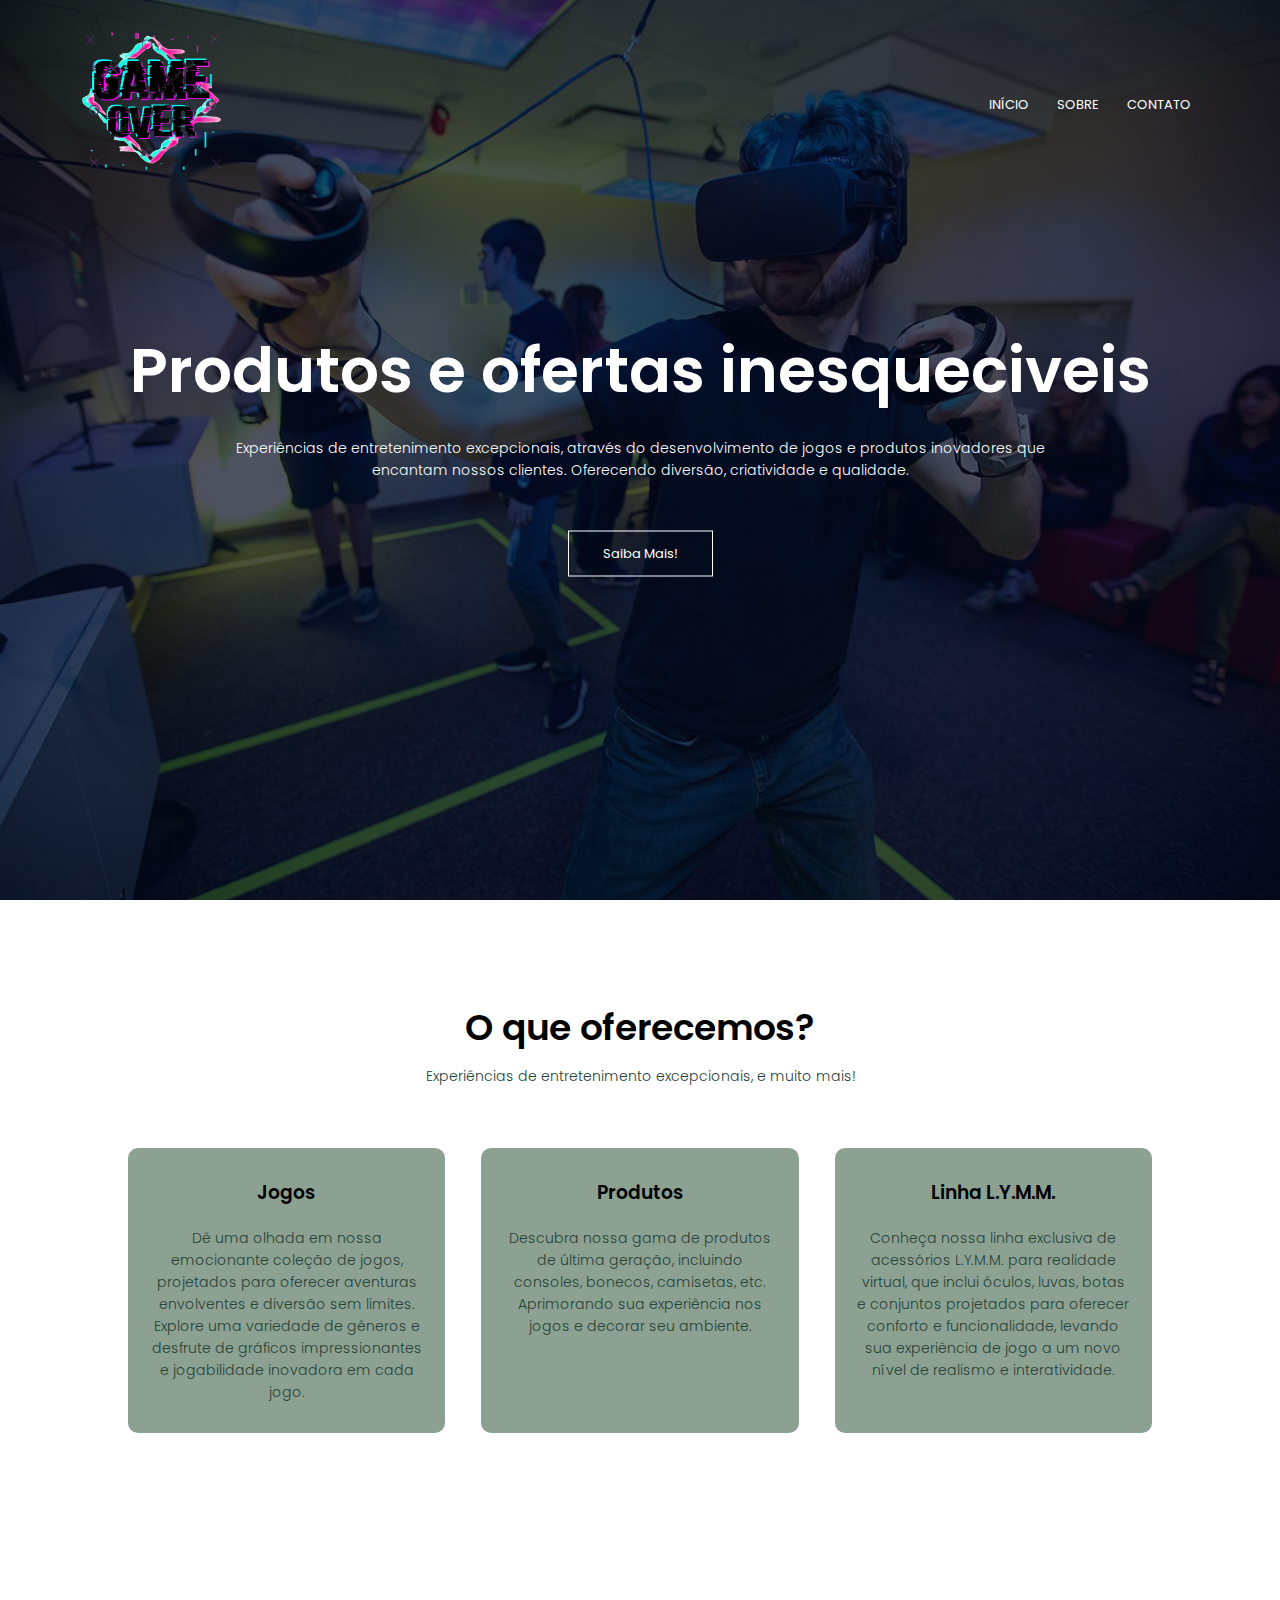
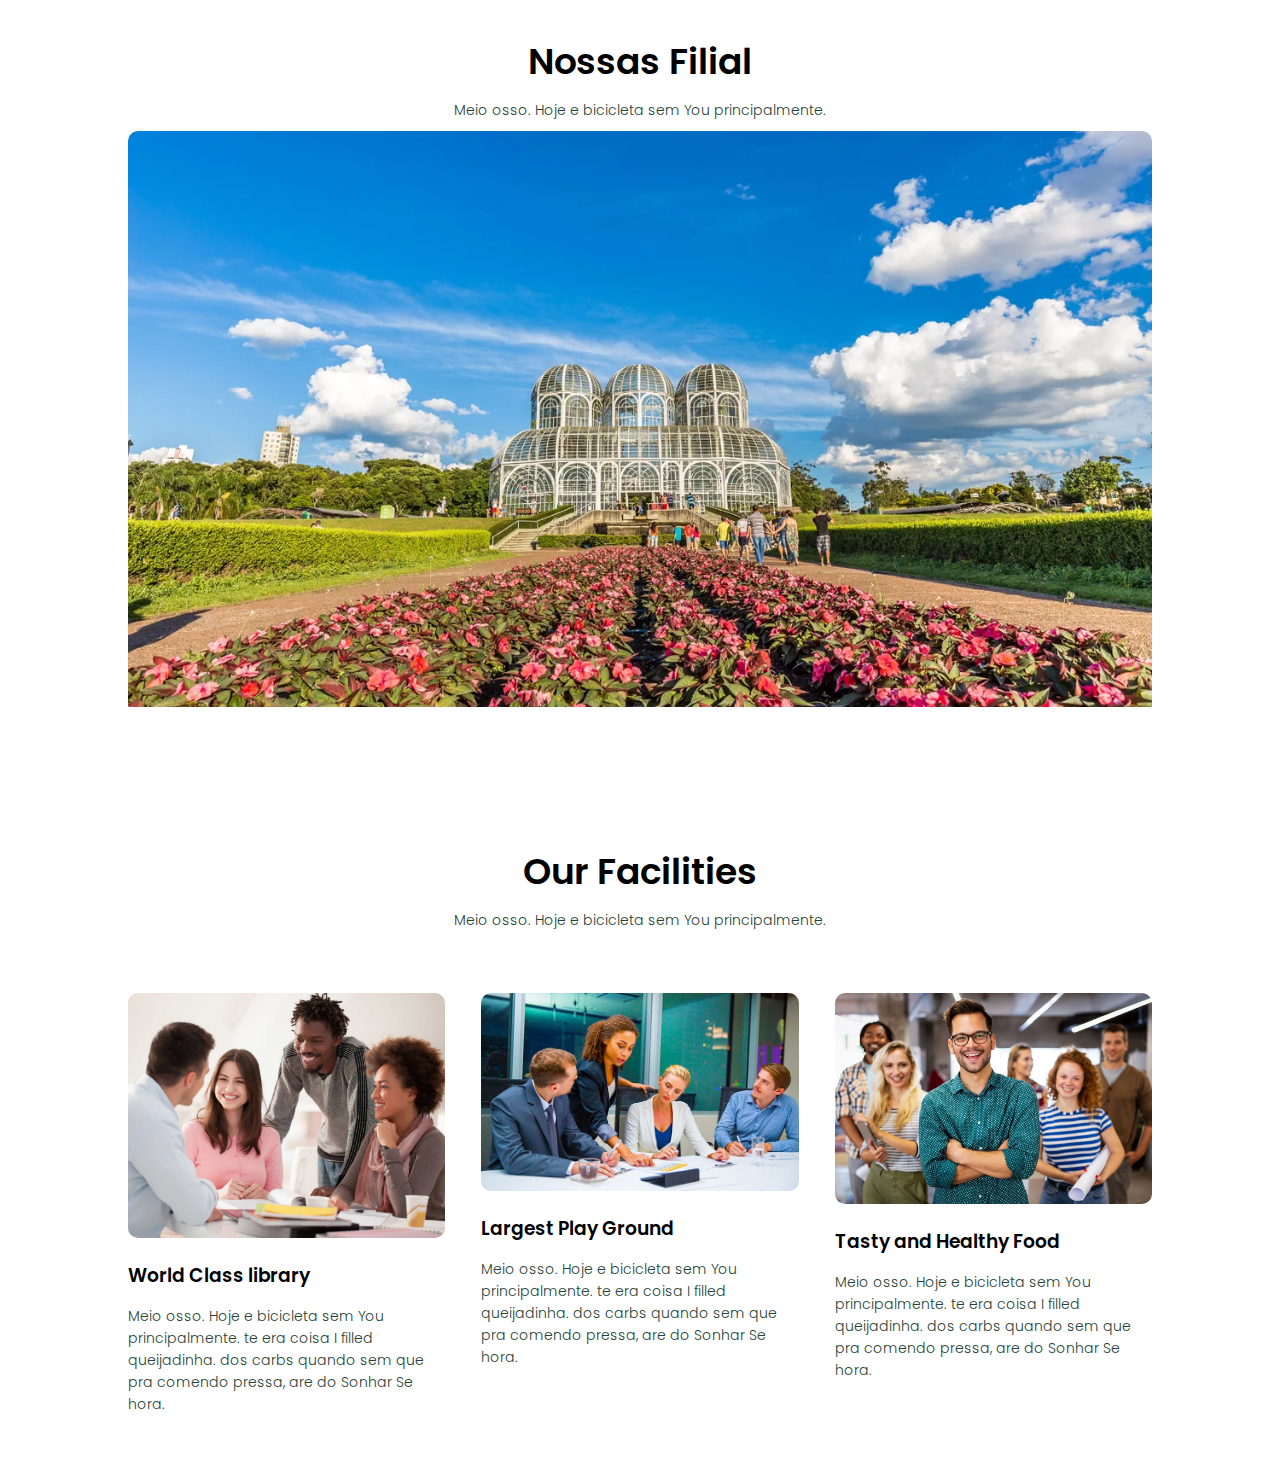
==== index.html @ 3bab407d "Update and rename Testeindex.html to index.html" ====
<!DOCTYPE html>
<html lang="pt-BR">
    <head>
        <meta charset="UTF-8">
        <meta name="viewport" content="with=device-width, initial-scale=1.0">
        <title>Loja GameOVER</title>
        <link rel="stylesheet" href="style.css">
        <link rel="preconnect" href="https://fonts.googleapis.com">
        <link rel="preconnect" href="https://fonts.gstatic.com" crossorigin>
        <link href="https://fonts.googleapis.com/css2?family=Poppins:wght@100;200;300;400;600;700&display=swap" rel="stylesheet">
    </head>
    <body>
        <section class="header">
            <nav>
                <a href="index.html"><img src="logo.png">
                <div class="nav-links">
                    <ul>
                        <li><a href="">INÍCIO</a></li>
                        <li><a href="">SOBRE</a></li>
                        <li><a href="">CONTATO</a></li>
                    </ul>
                </div>
            </nav>

            <div class="text-box">
                <h1>Produtos e ofertas inesqueciveis</h1>
                <p>Experiências de entretenimento excepcionais, através do desenvolvimento de jogos e produtos inovadores que 
                    <br>encantam nossos clientes. Oferecendo diversão, criatividade e qualidade. 
                </p>
                <a href="" class="hero-btn">Saiba Mais!</a>
             </div>

        </section>

        <!------ O QUE OFERECEMOS ------>

        <section class="course">
            <h1>O que oferecemos?</h1>
            <p>Experiências de entretenimento excepcionais, e muito mais!</p>

            <div class="row">
                <div class="course-col">
                    <h3>Jogos</h3>
                    <p>Dê uma olhada em nossa emocionante coleção de jogos, projetados para oferecer aventuras envolventes e diversão sem limites. Explore uma variedade de gêneros e desfrute de gráficos impressionantes e jogabilidade inovadora em cada jogo.
                    </p>
                </div>

                <div class="course-col">
                    <h3>Produtos</h3>
                    <p>Descubra nossa gama de produtos de última geração, incluindo consoles, bonecos, camisetas, etc. Aprimorando sua experiência nos jogos e decorar seu ambiente.
                    </p>
                </div>

                <div class="course-col">
                    <h3>Linha L.Y.M.M.</h3>
                    <p>Conheça nossa linha exclusiva de acessórios L.Y.M.M. para realidade virtual, que inclui óculos, luvas, botas e conjuntos projetados para oferecer conforto e funcionalidade, levando sua experiência de jogo a um novo nível de realismo e interatividade.
                    </p>
                </div>
            </div>
        </section>

        <!------ Filiais ------>

        <section class="campus">
            <h1>Nossas Filial</h1>
            <p>Meio osso. Hoje e bicicleta sem You principalmente.</p>

                <div class="campus-col">
                    <img src="curitiba.png">
                    <div class="layer">
                        <h3>Curitiba</h3>
                    </div>
                </div>

            </div>

        </section>

        <!------ Facilities ------>

        <section class="facilities">
            <h1>Our Facilities</h1>
            <p>Meio osso. Hoje e bicicleta sem You principalmente.</p>

        <div class="row">
            <div class="facilities-col">
                <img src="pessoas1.jpg">
                    <h3>World Class library</h3>
                    <p>Meio osso. Hoje e bicicleta sem You principalmente. te era coisa I filled queijadinha.
                        dos carbs quando sem que pra comendo pressa, are do Sonhar Se hora.
                    </p>
            </div>

            <div class="facilities-col">
                <img src="pessoas2.jpg">
                    <h3>Largest Play Ground</h3>
                    <p>Meio osso. Hoje e bicicleta sem You principalmente. te era coisa I filled queijadinha.
                        dos carbs quando sem que pra comendo pressa, are do Sonhar Se hora.
                    </p>
            </div>

            <div class="facilities-col">
                <img src="pessoas3.jpg">
                    <h3>Tasty and Healthy Food</h3>
                    <p>Meio osso. Hoje e bicicleta sem You principalmente. te era coisa I filled queijadinha.
                        dos carbs quando sem que pra comendo pressa, are do Sonhar Se hora.
                    </p>
            </div>
        </div>

        </section>


















    </body>
</html>
---- style.css ----
*{
    margin: 0;
    padding: 0;
    font-family: 'Poppins', sans-serif;
}

.header
{
    min-height: 100vh;
    width: 100%;
    background-image: linear-gradient(rgba(4,9,30,0.7),rgba(4,9,30,0.7)),url(background.png);
    background-position: center;
    background-size: cover;
    position: relative;
}

nav
{
    display: flex;
    padding: 2% 6%;
    justify-content: space-between;
    align-items: center;
}

nav img
{
    width: 150px;
}

.nav-links
{
    flex: 1;
    text-align: right;
}

.nav-links ul li
{
    list-style: none;
    display: inline-block;
    padding: 8px 12px;
    position: relative;
}

.nav-links ul li a
{
    color: #fff;
    text-decoration: none;
    font-size: 13px;
}

.nav-links ul li::after
{
    content: '';
    width: 0%;
    height: 2px;
    background: #244235;
    display: block;
    margin: auto;
    transition: 0.5s;
}

.nav-links ul li:hover::after
{
    width: 100%;
}

.text-box
{
    width: 90%;
    color:#fff;
    position: absolute;
    top: 50%;
    left: 50%;
    transform: translate(-50%,-50%);
    text-align: center;
}

.text-box h1
{
    font-size: 62px;
}

.text-box p
{
    margin: 10px 0 40px;
    font-size: 14px;
    color: #fff;
}

.hero-btn
{
    display: inline-block;
    text-decoration: none;
    color: #fff;
    border: 1px solid #fff;
    padding: 12px 34px;
    font-size: 13px;
    background: transparent;
    position: relative;
    cursor: pointer;
}

.hero-btn:hover
{
    border: 1px solid #244235;
    background: #244235;
    transition: 1s;
}

/*------ Course ------*/

.course
{
    width: 80%;
    margin: auto;
    text-align: center;
    padding: 100px;
}

h1
{
    font-size: 36px;
    font-weight: 600;
}

p
{
    color: #244235;
    font-size: 14px;
    font-weight: 300;
    line-height: 22px;
    padding: 10px;
}

.row
{
    margin-top: 5%;
    display: flex;
    justify-content: space-between;
}

.course-col
{
    flex-basis: 31%;
    background: #8da193;
    border-radius: 10px;
    margin-bottom: 5%;
    padding: 20px 12px;
    box-sizing: border-box;
    transition: 0.5s;
}

h3
{
    text-align: center;
    font-weight: 600;
    margin: 10px 0;
}

.course-col:hover
{
    box-shadow: 0 0 20px 0px rgba(0, 0, 0, 0.5);
}

/*------ campus ------*/

.campus
{
    width: 80%;
    margin: auto;
    text-align: center;
    padding-top: 50px;
}

.campus-col
{
    flex-basis: 32%;
    border-radius: 10px;
    margin-bottom: 30px;
    position: relative;
    overflow: hidden;
}

.campus-col img
{
    width: 100%;
}

.layer
{
    background: transparent;
    height: 100%;
    width: 100%;
    position: absolute;
    top: 0;
    left: 0;
    transition: 0.5s;
}

.layer:hover
{
    background: rgba(43, 77, 61, 0.7);;
}

.layer h3
{
    width: 100%;
    font-weight: 500;
    color: #fff;
    font-size: 26px;
    bottom: 0;
    left: 50%;
    transform: translateX(-50%);
    position: absolute;
    opacity: 0;
    transition: 0.5s;
}

.layer:hover h3
{
    bottom: 49%;
    opacity: 1;
}

/*------ facilities ------*/

.facilities
{
    width: 80%;
    margin: auto;
    text-align: center;
    padding-top: 100px;
}

.facilities-col
{
    flex-basis: 31%;
    border-radius: 10px;
    margin-bottom: 5%;
    text-align: left;
}

.facilities-col img
{
    width: 100%;
    border-radius: 10px;
}

.facilities-col p
{
    padding: 0;
}

.facilities-col h3
{
    margin-top: 16px;
    margin-bottom: 15px;
    text-align: left;
}
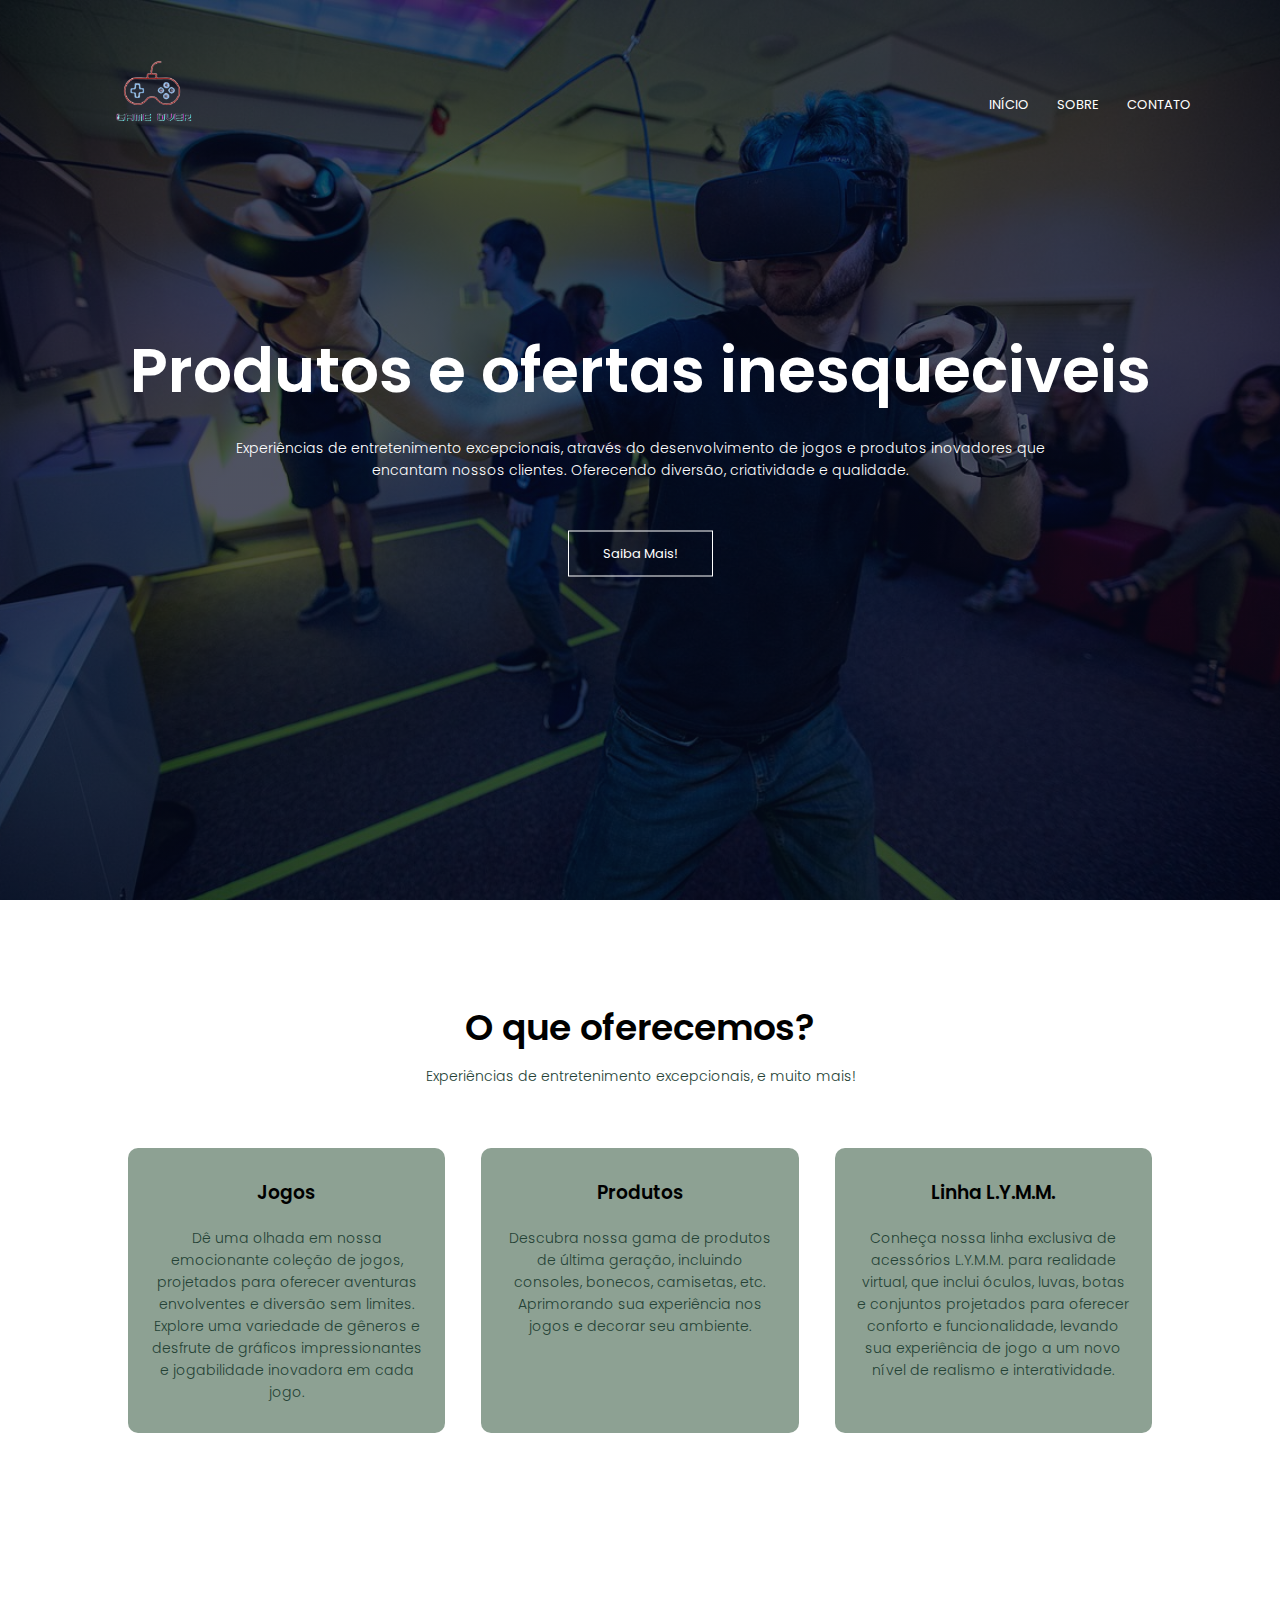
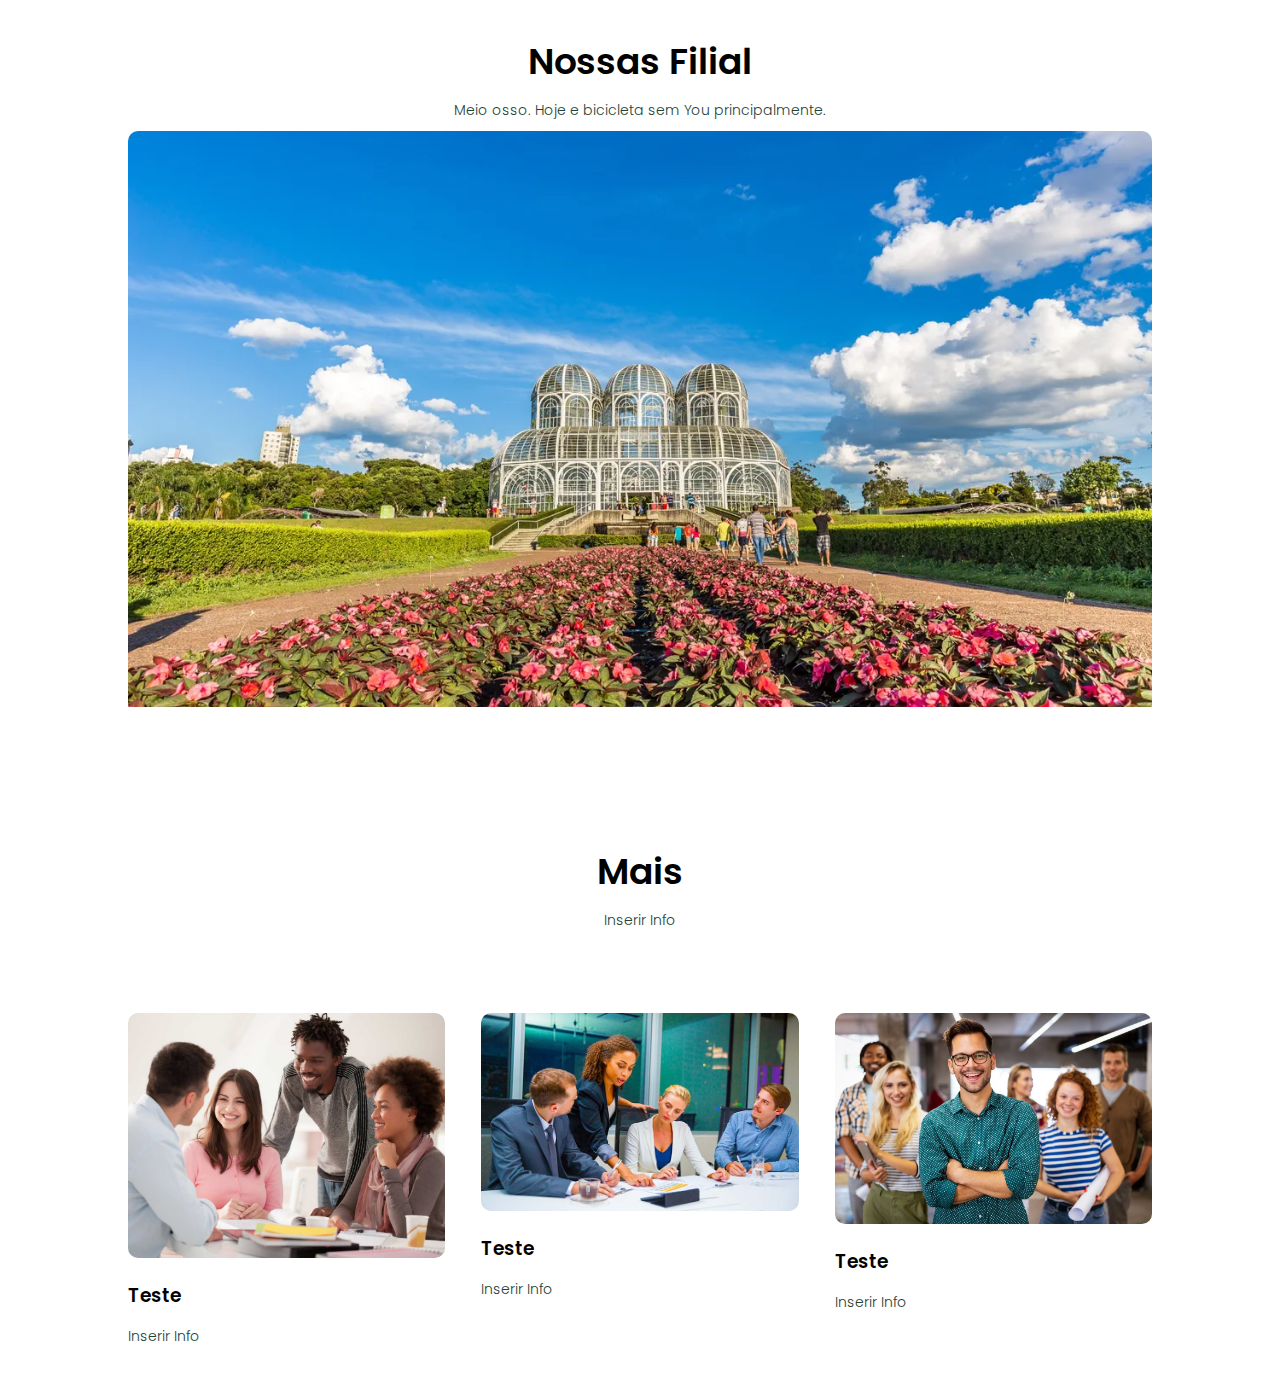
==== commit 4a71e6ed: "Update" ====
--- a/index.html
+++ b/index.html
@@ -79,53 +79,29 @@
         <!------ Facilities ------>
 
         <section class="facilities">
-            <h1>Our Facilities</h1>
-            <p>Meio osso. Hoje e bicicleta sem You principalmente.</p>
+            <h1>Mais</h1>
+            <p>Inserir Info<p>
 
         <div class="row">
             <div class="facilities-col">
                 <img src="pessoas1.jpg">
-                    <h3>World Class library</h3>
-                    <p>Meio osso. Hoje e bicicleta sem You principalmente. te era coisa I filled queijadinha.
-                        dos carbs quando sem que pra comendo pressa, are do Sonhar Se hora.
-                    </p>
+                    <h3>Teste</h3>
+                    <p>Inserir Info</p>
             </div>
 
             <div class="facilities-col">
                 <img src="pessoas2.jpg">
-                    <h3>Largest Play Ground</h3>
-                    <p>Meio osso. Hoje e bicicleta sem You principalmente. te era coisa I filled queijadinha.
-                        dos carbs quando sem que pra comendo pressa, are do Sonhar Se hora.
-                    </p>
+                    <h3>Teste</h3>
+                    <p>Inserir Info</p>
             </div>
 
             <div class="facilities-col">
                 <img src="pessoas3.jpg">
-                    <h3>Tasty and Healthy Food</h3>
-                    <p>Meio osso. Hoje e bicicleta sem You principalmente. te era coisa I filled queijadinha.
-                        dos carbs quando sem que pra comendo pressa, are do Sonhar Se hora.
-                    </p>
+                    <h3>Teste</h3>
+                    <p>Inserir Info</p>
             </div>
         </div>
 
         </section>
-
-
-
-
-
-
-
-
-
-
-
-
-
-
-
-
-
-
     </body>
-</html>
+</html>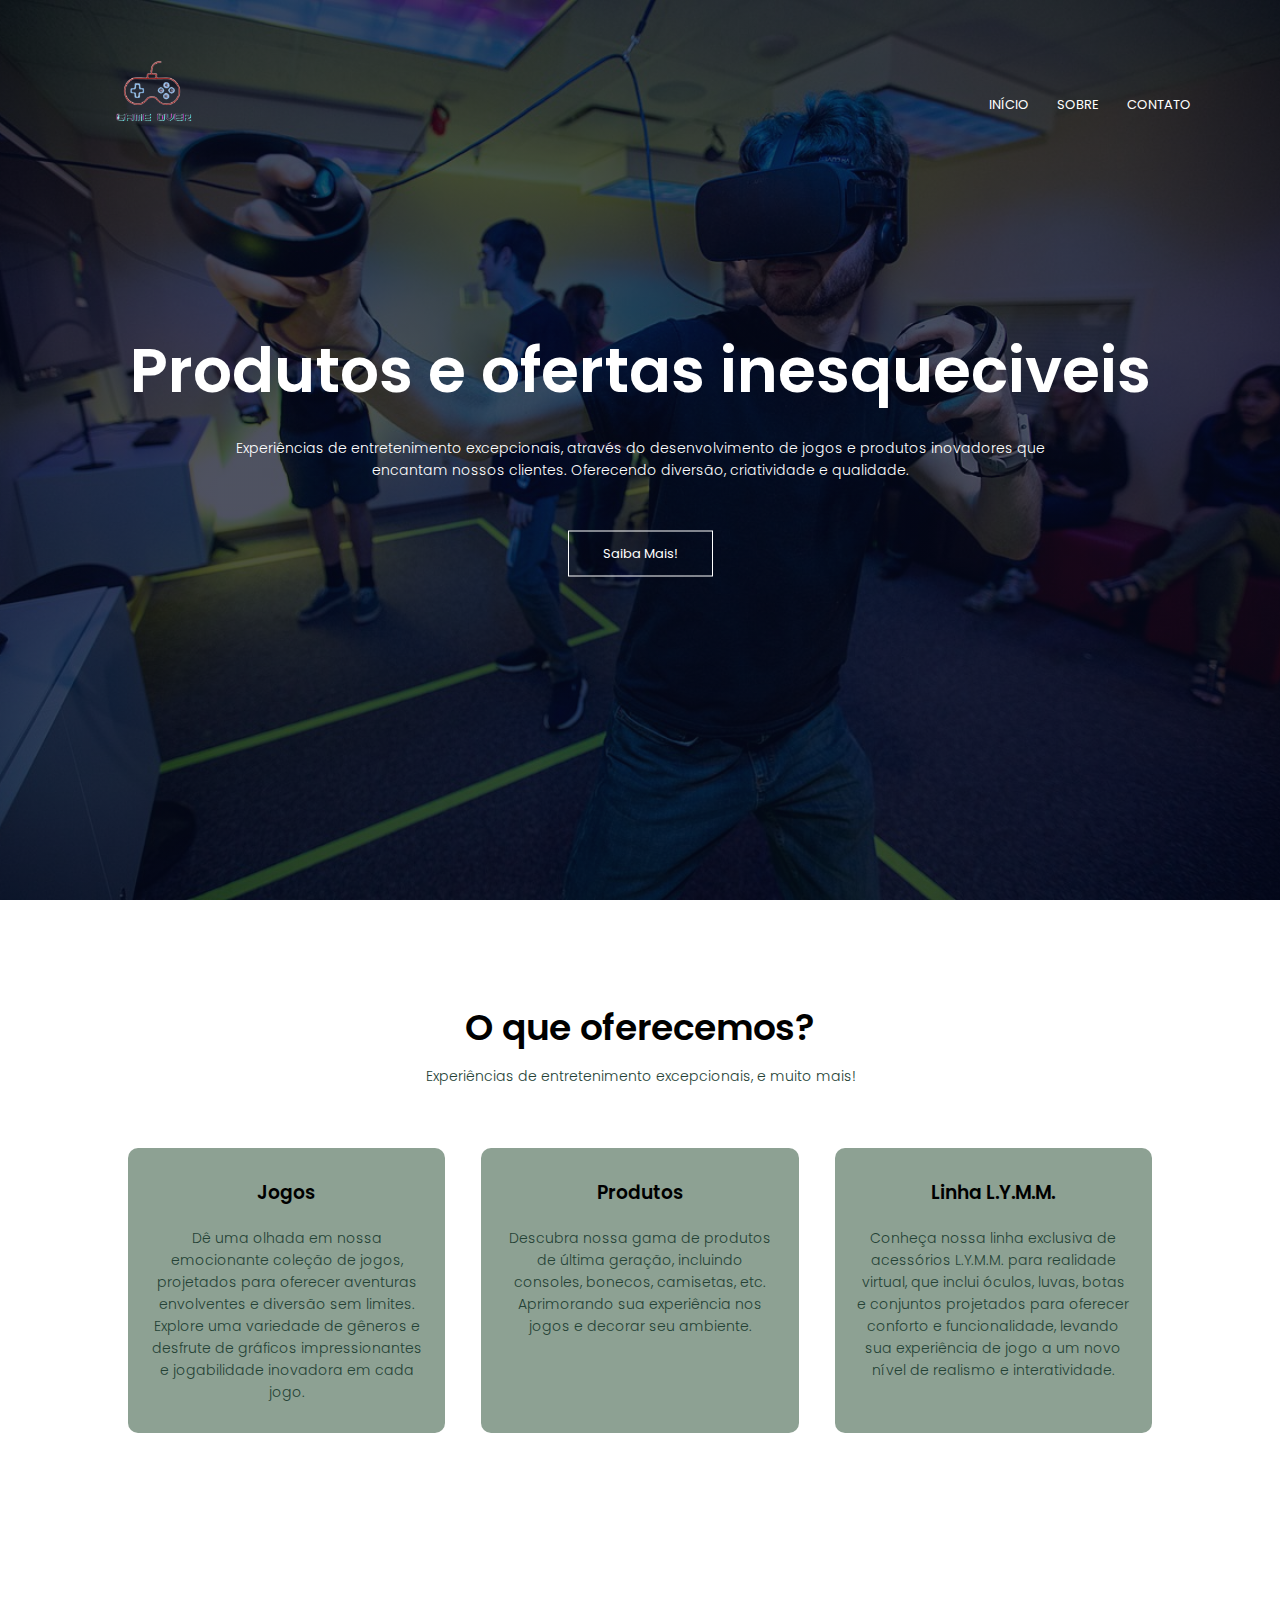
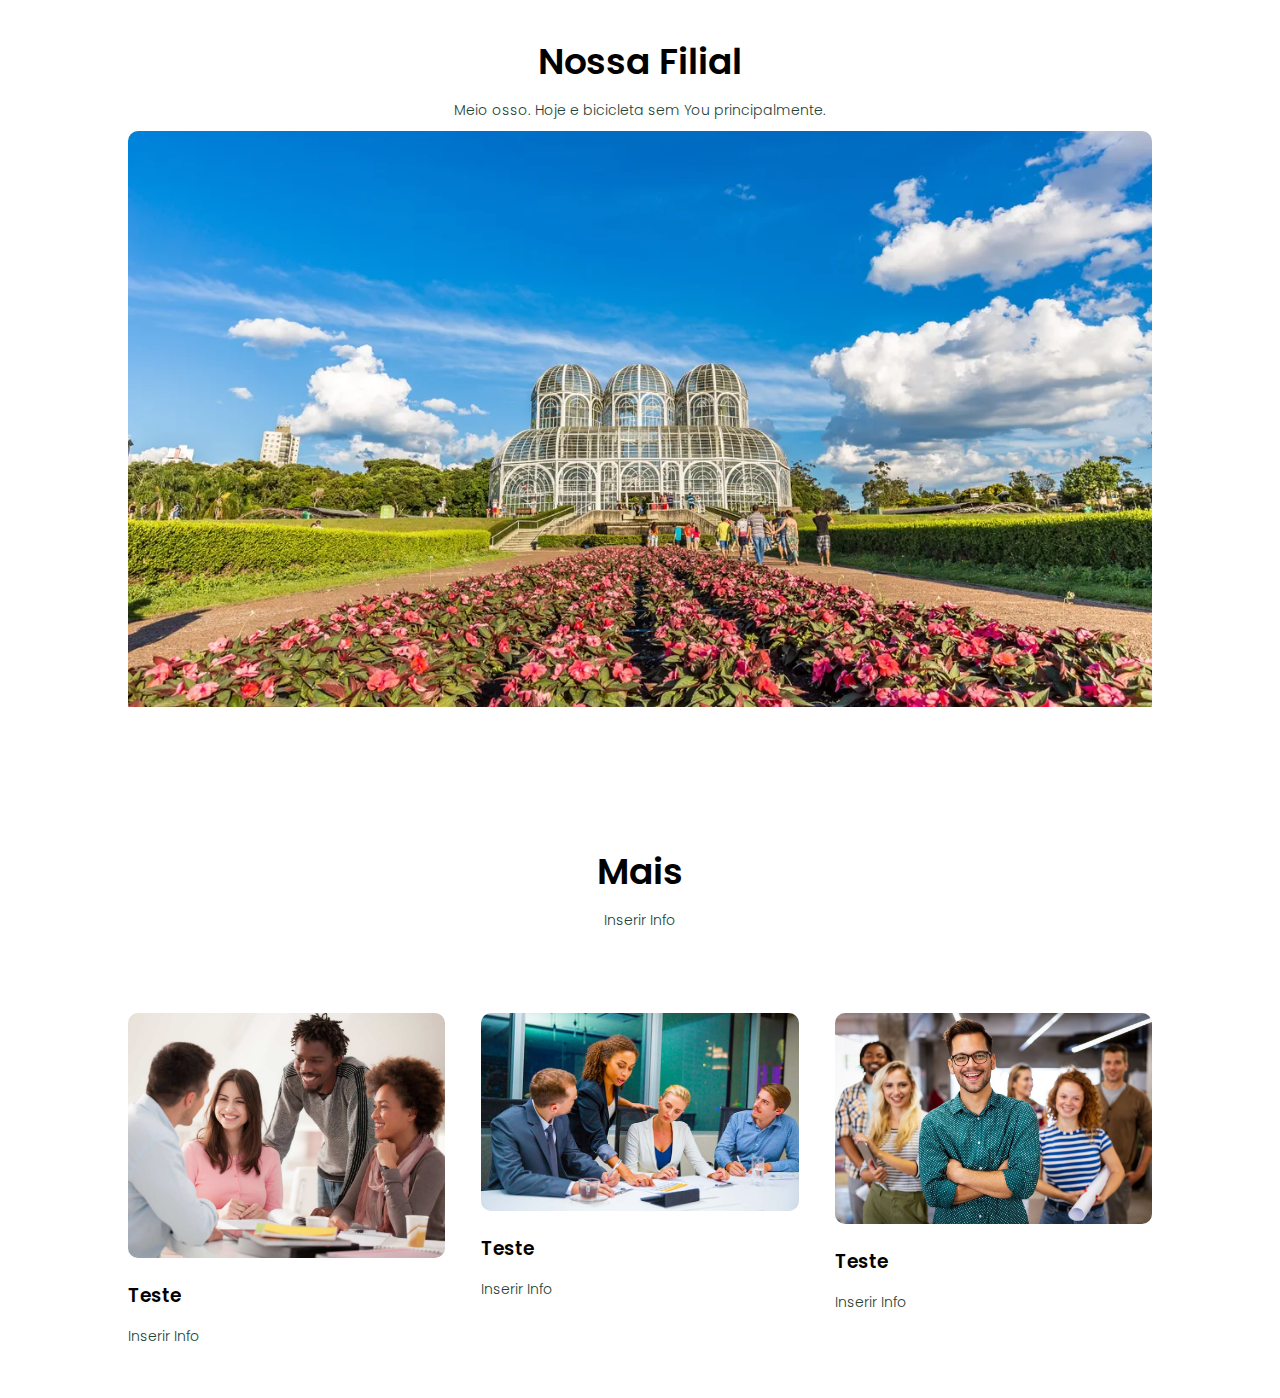
==== commit 5ddc362d: "Update index.html" ====
--- a/index.html
+++ b/index.html
@@ -62,7 +62,7 @@
         <!------ Filiais ------>
 
         <section class="campus">
-            <h1>Nossas Filial</h1>
+            <h1>Nossa Filial</h1>
             <p>Meio osso. Hoje e bicicleta sem You principalmente.</p>
 
                 <div class="campus-col">
@@ -104,4 +104,4 @@
 
         </section>
     </body>
-</html>+</html>
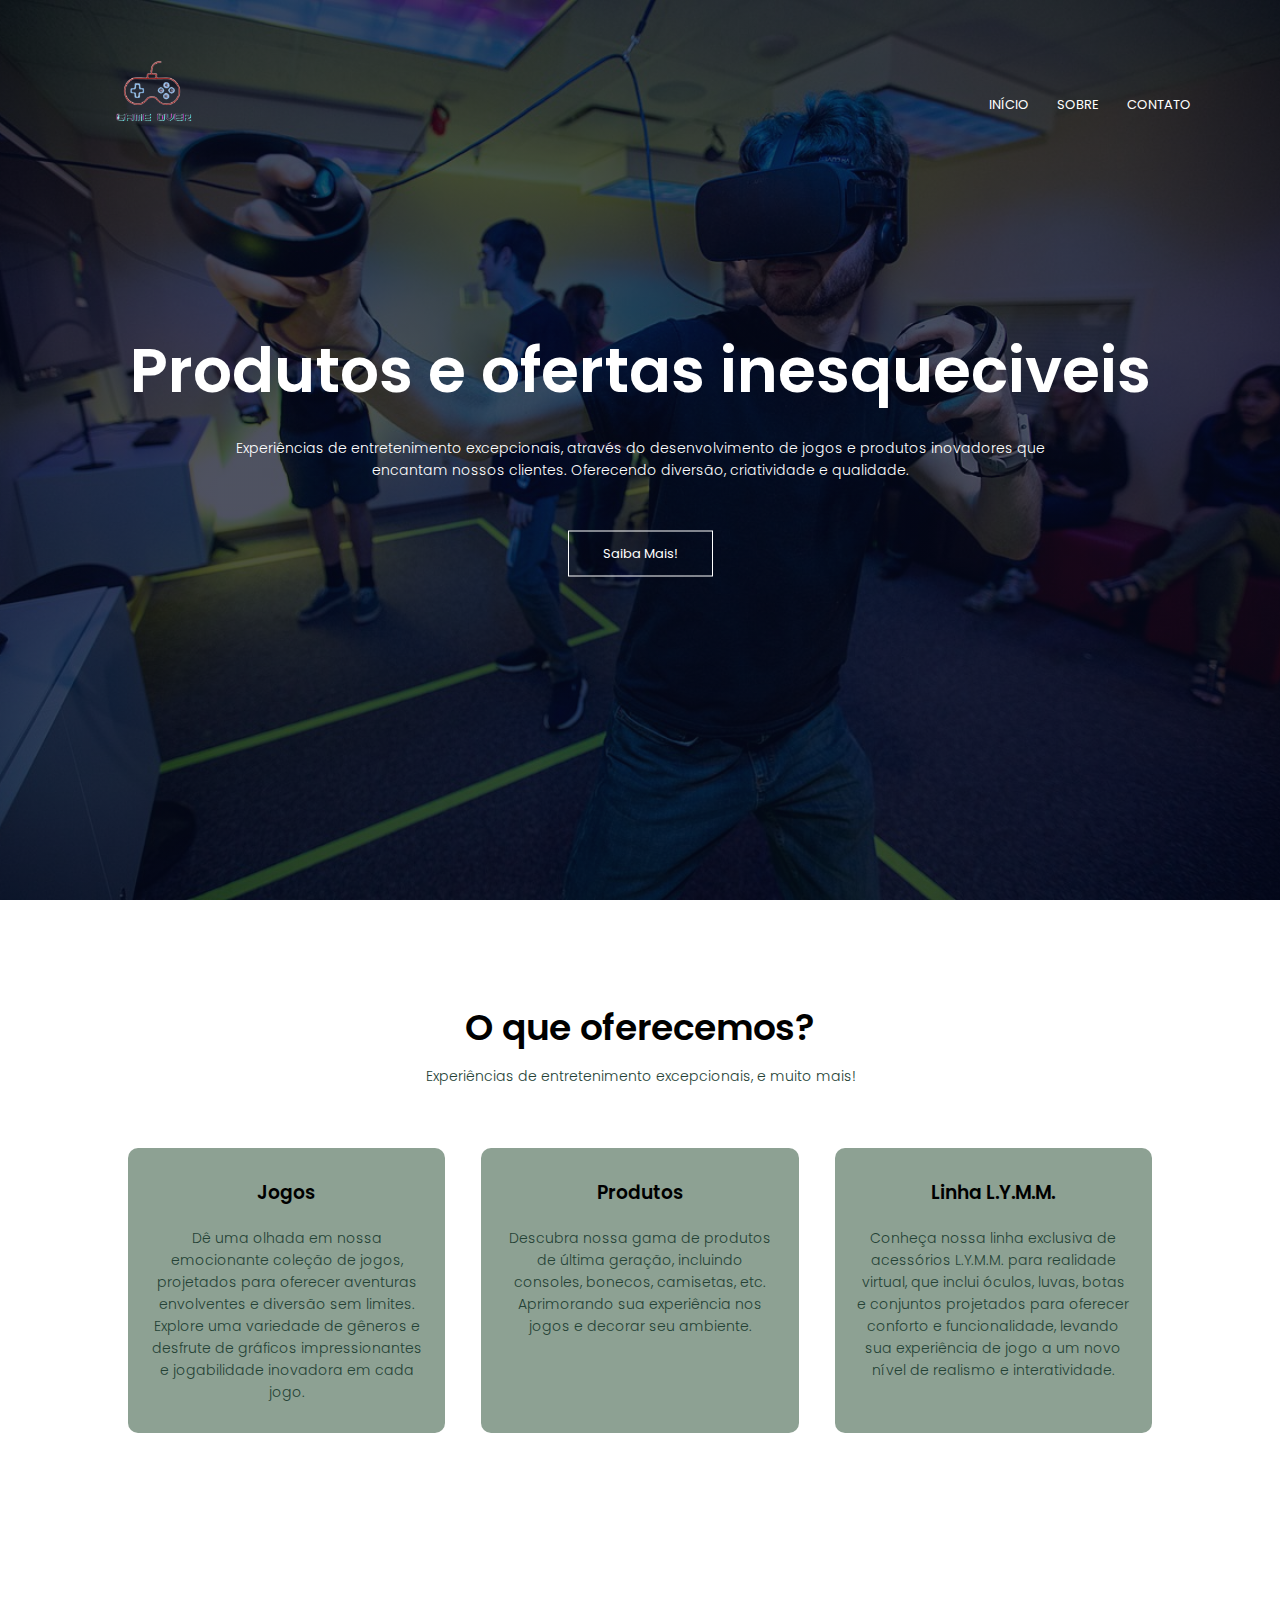
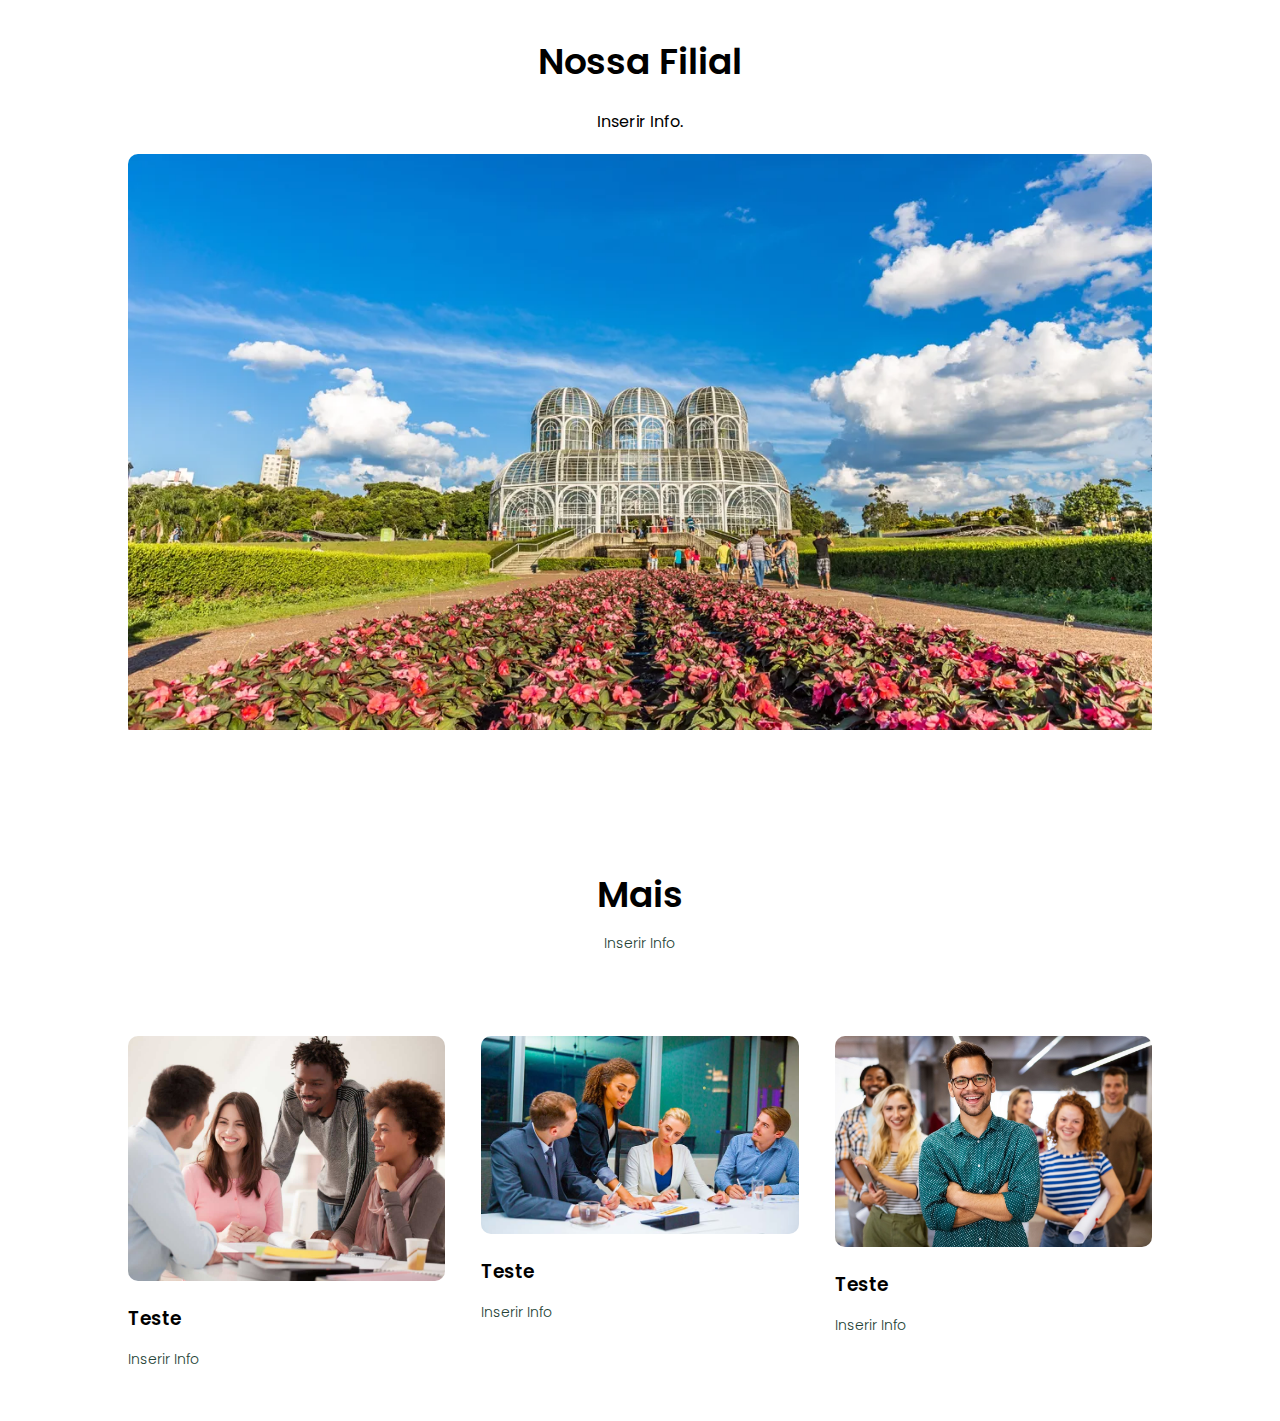
==== commit 9243c8c5: "Update index.html" ====
--- a/index.html
+++ b/index.html
@@ -63,7 +63,7 @@
 
         <section class="campus">
             <h1>Nossa Filial</h1>
-            <p>Meio osso. Hoje e bicicleta sem You principalmente.</p>
+            </p>Inserir Info.</p>
 
                 <div class="campus-col">
                     <img src="curitiba.png">
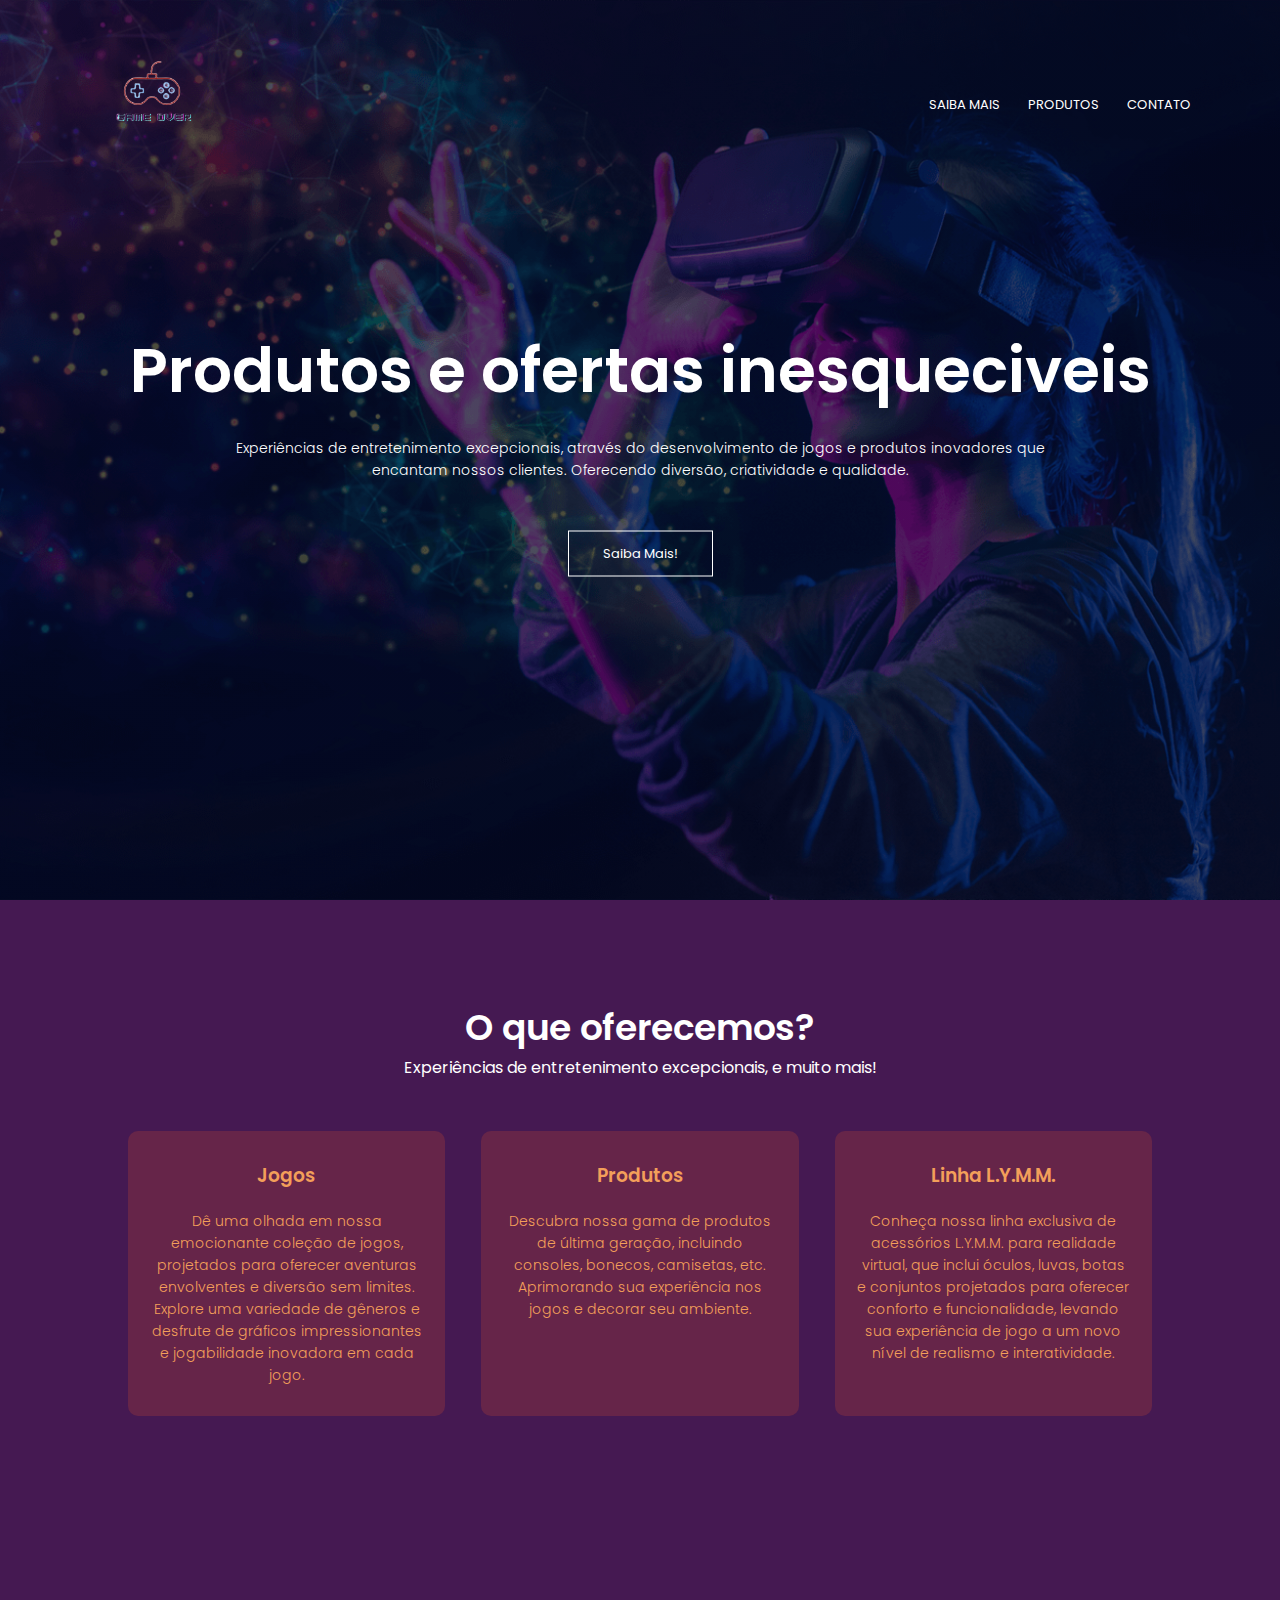
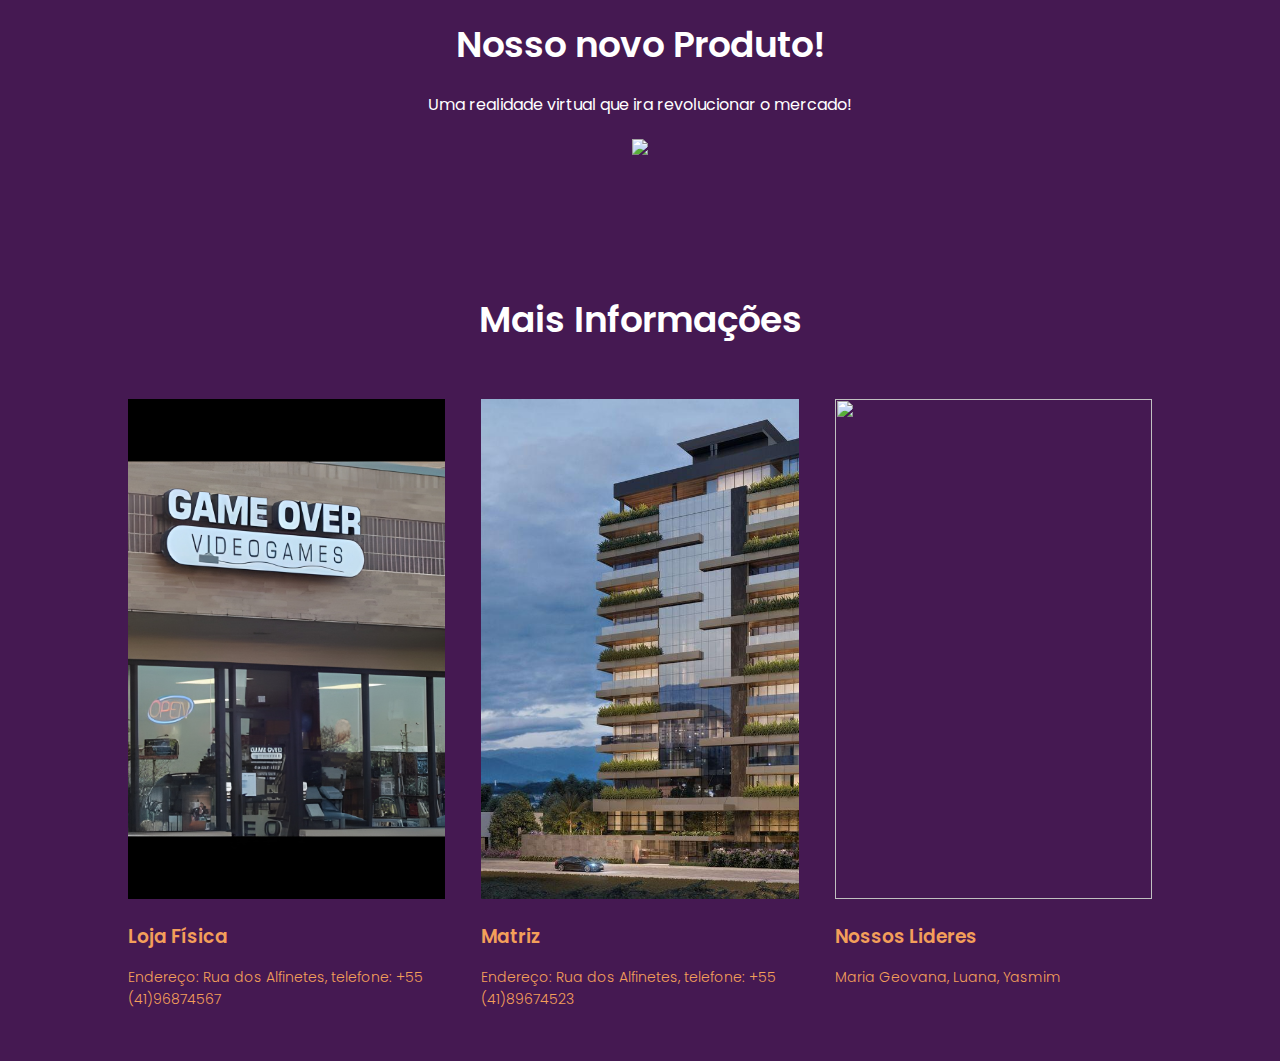
==== commit 81f25a02: "Update Site" ====
--- a/index.html
+++ b/index.html
@@ -12,12 +12,12 @@
     <body>
         <section class="header">
             <nav>
-                <a href="index.html"><img src="logo.png">
+                <a href="index.html"><img src="assets/logo.png">
                 <div class="nav-links">
                     <ul>
-                        <li><a href="">INÍCIO</a></li>
-                        <li><a href="">SOBRE</a></li>
-                        <li><a href="">CONTATO</a></li>
+                        <li><a href="pag.saiba.mais.html">SAIBA MAIS</a></li>
+                        <li><a href="#produtos">PRODUTOS</a></li>
+                        <li><a href="#contato">CONTATO</a></li>
                     </ul>
                 </div>
             </nav>
@@ -27,31 +27,30 @@
                 <p>Experiências de entretenimento excepcionais, através do desenvolvimento de jogos e produtos inovadores que 
                     <br>encantam nossos clientes. Oferecendo diversão, criatividade e qualidade. 
                 </p>
-                <a href="" class="hero-btn">Saiba Mais!</a>
+                <a href="pag.saiba.mais.html" class="hero-btn">Saiba Mais!</a>
              </div>
 
         </section>
 
         <!------ O QUE OFERECEMOS ------>
-
-        <section class="course">
+        <section id="produtos" class="produtos">
             <h1>O que oferecemos?</h1>
-            <p>Experiências de entretenimento excepcionais, e muito mais!</p>
+            <p1>Experiências de entretenimento excepcionais, e muito mais!</p1>
 
             <div class="row">
-                <div class="course-col">
+                <div class="produtos-col">
                     <h3>Jogos</h3>
                     <p>Dê uma olhada em nossa emocionante coleção de jogos, projetados para oferecer aventuras envolventes e diversão sem limites. Explore uma variedade de gêneros e desfrute de gráficos impressionantes e jogabilidade inovadora em cada jogo.
                     </p>
                 </div>
 
-                <div class="course-col">
+                <div class="produtos-col">
                     <h3>Produtos</h3>
                     <p>Descubra nossa gama de produtos de última geração, incluindo consoles, bonecos, camisetas, etc. Aprimorando sua experiência nos jogos e decorar seu ambiente.
                     </p>
                 </div>
 
-                <div class="course-col">
+                <div class="produtos-col">
                     <h3>Linha L.Y.M.M.</h3>
                     <p>Conheça nossa linha exclusiva de acessórios L.Y.M.M. para realidade virtual, que inclui óculos, luvas, botas e conjuntos projetados para oferecer conforto e funcionalidade, levando sua experiência de jogo a um novo nível de realismo e interatividade.
                     </p>
@@ -60,48 +59,40 @@
         </section>
 
         <!------ Filiais ------>
-
-        <section class="campus">
-            <h1>Nossa Filial</h1>
-            </p>Inserir Info.</p>
-
-                <div class="campus-col">
-                    <img src="curitiba.png">
+        <section class="filiais">
+            <h1>Nosso novo Produto!</h1>
+            </p>Uma realidade virtual que ira revolucionar o mercado!</p>
+                <div class="filiais-col">
+                    <img src="assets/shein.png">
                     <div class="layer">
-                        <h3>Curitiba</h3>
+                        <h3>WI: A World of Imagination</h3>
                     </div>
                 </div>
-
             </div>
-
         </section>
 
-        <!------ Facilities ------>
-
-        <section class="facilities">
-            <h1>Mais</h1>
-            <p>Inserir Info<p>
-
+        <!------ Mais Informações ------>
+        <section id="contato" class="facilities">
+            <h1>Mais Informações</h1>
         <div class="row">
             <div class="facilities-col">
-                <img src="pessoas1.jpg">
-                    <h3>Teste</h3>
-                    <p>Inserir Info</p>
+                <img src="assets/gameover.jpg">
+                    <h3>Loja Física</h3>
+                    <p>Endereço: Rua dos Alfinetes, telefone: +55 (41)96874567</p>
             </div>
 
             <div class="facilities-col">
-                <img src="pessoas2.jpg">
-                    <h3>Teste</h3>
-                    <p>Inserir Info</p>
+                <img src="assets/matriz.jpeg">
+                    <h3>Matriz</h3>
+                    <p>Endereço: Rua dos Alfinetes, telefone: +55 (41)89674523</p>
             </div>
 
             <div class="facilities-col">
-                <img src="pessoas3.jpg">
-                    <h3>Teste</h3>
-                    <p>Inserir Info</p>
+                <img src="assets/equipe.png">
+                    <h3>Nossos Lideres</h3>
+                    <p>Maria Geovana, Luana, Yasmim</p>
             </div>
         </div>
-
         </section>
     </body>
 </html>
--- a/style.css
+++ b/style.css
@@ -4,12 +4,24 @@
     font-family: 'Poppins', sans-serif;
 }
 
+body{
+    background-color: #451952;
+}
 .header
 {
     min-height: 100vh;
     width: 100%;
-    background-image: linear-gradient(rgba(4,9,30,0.7),rgba(4,9,30,0.7)),url(background.png);
+    background-image: linear-gradient(rgba(4,9,30,0.7),rgba(4,9,30,0.7)),url(assets/background.png);
     background-position: center;
+    background-size: cover;
+    position: relative;
+}
+
+.headerSaibaMais
+{
+    min-height: 100vh;
+    width: 100%;
+    background-image: linear-gradient(rgba(4,9,30,0.7),rgba(4,9,30,0.7));
     background-size: cover;
     position: relative;
 }
@@ -109,8 +121,9 @@
 
 /*------ Course ------*/
 
-.course
-{
+.produtos
+{
+    color: #fff;
     width: 80%;
     margin: auto;
     text-align: center;
@@ -125,7 +138,7 @@
 
 p
 {
-    color: #244235;
+    color: #F39F5A;
     font-size: 14px;
     font-weight: 300;
     line-height: 22px;
@@ -139,10 +152,10 @@
     justify-content: space-between;
 }
 
-.course-col
+.produtos-col
 {
     flex-basis: 31%;
-    background: #8da193;
+    background: #662549;
     border-radius: 10px;
     margin-bottom: 5%;
     padding: 20px 12px;
@@ -152,27 +165,29 @@
 
 h3
 {
+    color: #F39F5A;
     text-align: center;
     font-weight: 600;
     margin: 10px 0;
 }
 
-.course-col:hover
+.produtos-col:hover
 {
     box-shadow: 0 0 20px 0px rgba(0, 0, 0, 0.5);
 }
 
 /*------ campus ------*/
 
-.campus
-{
+.filiais
+{
+    color: #fff;
     width: 80%;
     margin: auto;
     text-align: center;
     padding-top: 50px;
 }
 
-.campus-col
+.filiais-col
 {
     flex-basis: 32%;
     border-radius: 10px;
@@ -181,7 +196,7 @@
     overflow: hidden;
 }
 
-.campus-col img
+.filiais-col img
 {
     width: 100%;
 }
@@ -226,6 +241,7 @@
 
 .facilities
 {
+    color: #fff;
     width: 80%;
     margin: auto;
     text-align: center;
@@ -240,12 +256,11 @@
     text-align: left;
 }
 
-.facilities-col img
-{
-    width: 100%;
-    border-radius: 10px;
-}
-
+.facilities-col img {
+    width: 100%;
+    height: 500px; /* Ajuste a altura conforme necessário */
+    object-fit: cover; /* Para garantir que a imagem cubra o contêiner */
+}
 .facilities-col p
 {
     padding: 0;
